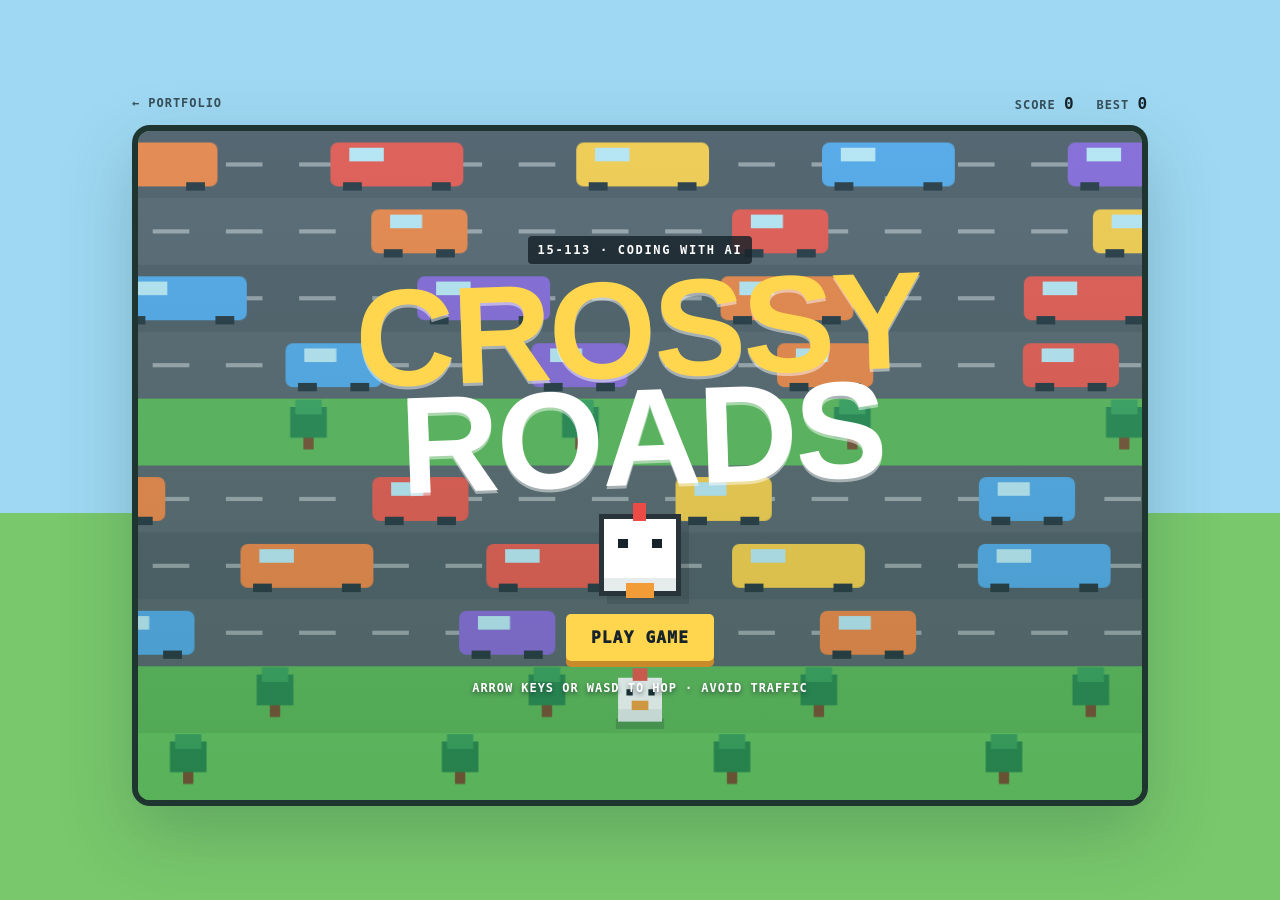
==== crossy-road/index.html @ 6e738a15 "Crossy Roads Added game" ====
<!doctype html>
<html lang="en">
<head>
  <meta charset="utf-8">
  <meta name="viewport" content="width=device-width, initial-scale=1">
  <meta name="description" content="Crossy Roads, a browser game created for 15-113 Coding with AI.">
  <title>Crossy Roads</title>
  <link rel="stylesheet" href="styles.css">
</head>
<body>
  <main class="game-shell">
    <header class="game-header">
      <a href="../projects.html" aria-label="Return to Daniya Nussipbek's projects">← Portfolio</a>
      <div class="scoreboard" aria-live="polite">
        <span>Score <strong id="score">0</strong></span>
        <span>Best <strong id="best">0</strong></span>
      </div>
    </header>

    <section class="game-stage" aria-label="Crossy Roads game">
      <canvas id="game" width="960" height="640" aria-label="Crossy Roads playing field"></canvas>

      <div class="start-screen" id="startScreen">
        <p class="eyebrow">15-113 · Coding with AI</p>
        <h1><span>Crossy</span> Roads</h1>
        <div class="mascot" aria-hidden="true">
          <span class="comb"></span>
          <span class="eye eye-left"></span>
          <span class="eye eye-right"></span>
          <span class="beak"></span>
        </div>
        <button id="startButton" type="button">Play game</button>
        <p class="instructions">Arrow keys or WASD to hop · Avoid traffic</p>
      </div>

      <div class="game-over" id="gameOver" hidden>
        <p class="eyebrow">Run complete</p>
        <h2>Game over</h2>
        <p>You crossed <strong id="finalScore">0</strong> lanes.</p>
        <button id="restartButton" type="button">Play again</button>
      </div>
    </section>

    <div class="touch-controls" aria-label="Touch controls">
      <button data-direction="up" aria-label="Move up">↑</button>
      <div>
        <button data-direction="left" aria-label="Move left">←</button>
        <button data-direction="down" aria-label="Move down">↓</button>
        <button data-direction="right" aria-label="Move right">→</button>
      </div>
    </div>
  </main>
  <script src="game.js"></script>
</body>
</html>
---- crossy-road/styles.css ----
:root {
  --sky: #9fd8f2;
  --ink: #16232a;
  --cream: #fff8df;
  --yellow: #ffd64d;
  --green: #59b95c;
  --deep-green: #328a47;
}

* { box-sizing: border-box; }

body {
  min-height: 100svh;
  margin: 0;
  display: grid;
  place-items: center;
  overflow-x: hidden;
  color: var(--ink);
  background: linear-gradient(#9fd8f2 0 57%, #79c86b 57%);
  font-family: ui-monospace, SFMono-Regular, Menlo, Consolas, monospace;
}

button, a { font: inherit; }

.game-shell {
  width: min(100%, 1060px);
  padding: 22px;
}

.game-header {
  display: flex;
  align-items: center;
  justify-content: space-between;
  gap: 20px;
  margin-bottom: 12px;
  color: rgba(22,35,42,.76);
  font-size: 12px;
  font-weight: 800;
  letter-spacing: .08em;
  text-transform: uppercase;
}

.game-header a { color: inherit; text-decoration: none; }
.scoreboard { display: flex; gap: 22px; }
.scoreboard strong { color: var(--ink); font-size: 16px; }

.game-stage {
  position: relative;
  width: 100%;
  overflow: hidden;
  border: 6px solid rgba(22,35,42,.88);
  border-radius: 18px;
  background: #62bd5f;
  box-shadow: 0 28px 70px rgba(25,73,72,.25);
}

canvas {
  display: block;
  width: 100%;
  height: auto;
  aspect-ratio: 3 / 2;
}

.start-screen,
.game-over {
  position: absolute;
  inset: 0;
  display: flex;
  flex-direction: column;
  align-items: center;
  justify-content: center;
  padding: 28px;
  text-align: center;
  background: linear-gradient(rgba(121,201,240,.12), rgba(28,99,75,.2));
  text-shadow: 0 3px 0 rgba(255,255,255,.48);
}

.game-over { background: rgba(22,35,42,.82); color: white; text-shadow: none; }
.game-over[hidden] { display: none; }

.eyebrow {
  margin: 0 0 12px;
  padding: 7px 10px;
  color: #fff;
  background: rgba(22,35,42,.82);
  border-radius: 4px;
  font-size: clamp(8px, 1.2vw, 12px);
  font-weight: 900;
  letter-spacing: .14em;
  text-shadow: none;
  text-transform: uppercase;
}

h1, h2 {
  margin: 0;
  font-family: Impact, "Arial Black", sans-serif;
  line-height: .78;
  letter-spacing: -.02em;
  text-transform: uppercase;
}

h1 { font-size: clamp(62px, 12vw, 138px); color: white; transform: rotate(-2deg); }
h1 span { display: block; color: var(--yellow); }
h2 { font-size: clamp(52px, 10vw, 100px); }

.mascot {
  position: relative;
  width: clamp(54px, 8vw, 82px);
  aspect-ratio: 1;
  margin: 22px 0 18px;
  border: 5px solid rgba(22,35,42,.92);
  background: white;
  box-shadow: inset 0 -13px 0 #e6ecec, 8px 8px 0 rgba(22,35,42,.18);
}

.comb { position: absolute; width: 18%; height: 25%; left: 40%; top: -22%; background: #ed4b45; }
.eye { position: absolute; width: 13%; aspect-ratio: 1; top: 28%; background: var(--ink); }
.eye-left { left: 20%; }
.eye-right { right: 20%; }
.beak { position: absolute; width: 40%; height: 20%; left: 30%; bottom: -10%; background: #f29c38; }

button {
  border: 0;
  border-radius: 5px;
  cursor: pointer;
  color: var(--ink);
  background: var(--yellow);
  box-shadow: 0 6px 0 #c98a2b;
  font-weight: 950;
  letter-spacing: .08em;
  text-transform: uppercase;
}

#startButton, #restartButton { padding: 14px 25px; font-size: clamp(12px, 1.7vw, 16px); }
button:hover, button:focus-visible { filter: brightness(1.06); transform: translateY(-1px); }
button:active { box-shadow: 0 2px 0 #c98a2b; transform: translateY(4px); }
button:focus-visible { outline: 4px solid white; outline-offset: 3px; }

.instructions {
  margin: 20px 0 0;
  color: white;
  font-size: clamp(8px, 1.25vw, 12px);
  font-weight: 900;
  letter-spacing: .08em;
  text-shadow: 0 2px 4px rgba(22,35,42,.6);
  text-transform: uppercase;
}

.game-over p:not(.eyebrow) { margin: 22px 0; }

.touch-controls {
  display: none;
  justify-content: center;
  padding-top: 18px;
  text-align: center;
}

.touch-controls div { display: flex; gap: 8px; margin-top: 8px; }
.touch-controls button { width: 58px; height: 46px; }

@media (pointer: coarse), (max-width: 720px) {
  body { place-items: start center; }
  .game-shell { padding: 12px; }
  .game-header { font-size: 9px; }
  .game-stage { border-width: 4px; border-radius: 12px; }
  .touch-controls { display: grid; }
}

@media (max-width: 520px) {
  .start-screen { padding: 14px; }
  h1 { font-size: clamp(45px, 18vw, 78px); }
  .mascot { margin: 16px 0 12px; }
  .instructions { margin-top: 14px; }
}

@media (prefers-reduced-motion: reduce) {
  * { scroll-behavior: auto !important; }
}
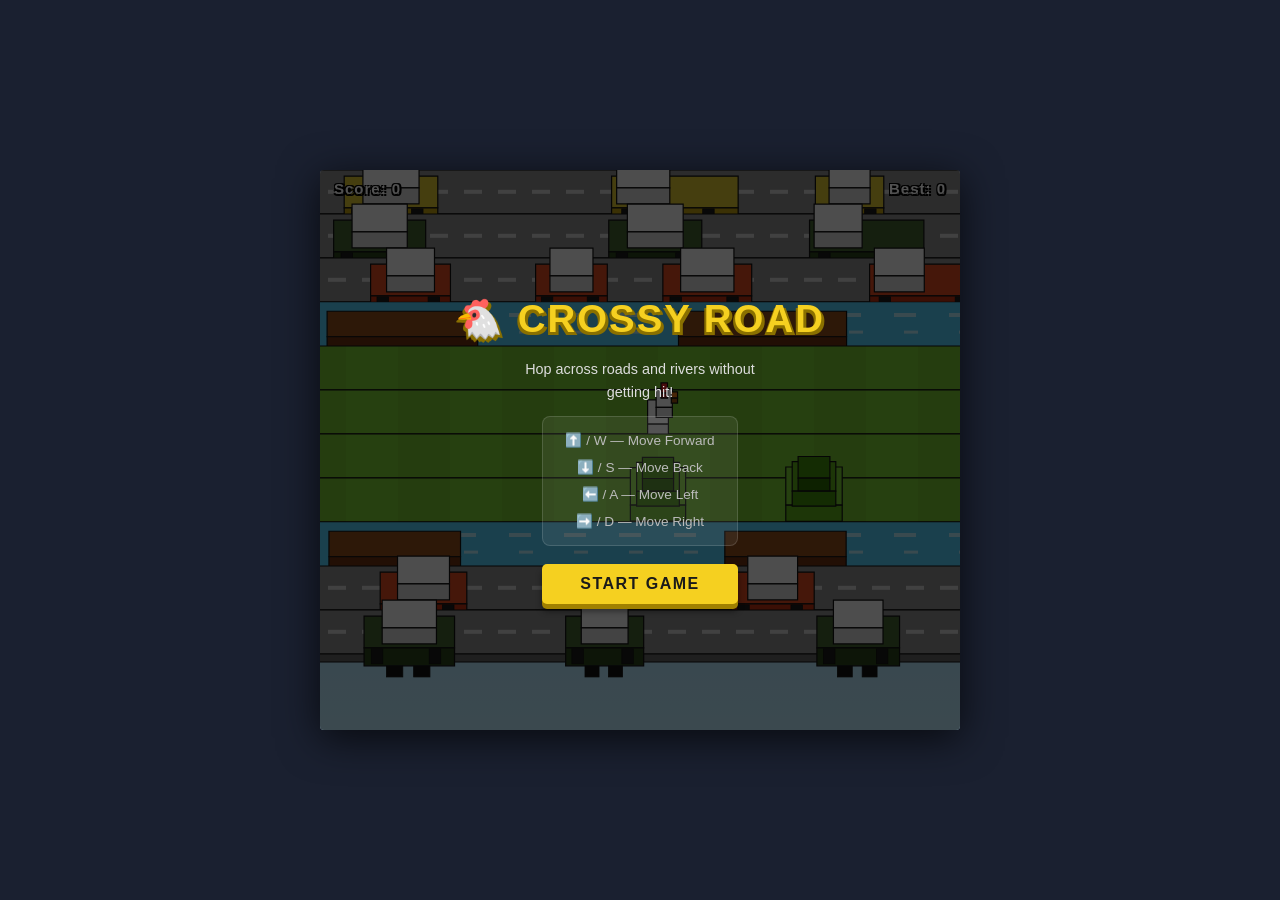
==== commit 6c9d92db: "Crossy roads updated" ====
--- a/crossy-road/index.html
+++ b/crossy-road/index.html
@@ -1,55 +1,43 @@
-<!doctype html>
+<!DOCTYPE html>
 <html lang="en">
 <head>
-  <meta charset="utf-8">
-  <meta name="viewport" content="width=device-width, initial-scale=1">
-  <meta name="description" content="Crossy Roads, a browser game created for 15-113 Coding with AI.">
-  <title>Crossy Roads</title>
-  <link rel="stylesheet" href="styles.css">
+  <meta charset="UTF-8" />
+  <meta name="viewport" content="width=device-width, initial-scale=1.0" />
+  <title>Crossy Road</title>
+  <link rel="stylesheet" href="style.css" />
 </head>
 <body>
-  <main class="game-shell">
-    <header class="game-header">
-      <a href="../projects.html" aria-label="Return to Daniya Nussipbek's projects">← Portfolio</a>
-      <div class="scoreboard" aria-live="polite">
-        <span>Score <strong id="score">0</strong></span>
-        <span>Best <strong id="best">0</strong></span>
+  <div id="game-wrapper">
+    <canvas id="gameCanvas"></canvas>
+
+    <!-- Start Screen -->
+    <div id="start-screen" class="overlay">
+      <h1>🐔 Crossy Road</h1>
+      <p>Hop across roads and rivers without getting hit!</p>
+      <div class="controls-info">
+        <div>⬆️ / W — Move Forward</div>
+        <div>⬇️ / S — Move Back</div>
+        <div>⬅️ / A — Move Left</div>
+        <div>➡️ / D — Move Right</div>
       </div>
-    </header>
+      <button id="startBtn">Start Game</button>
+    </div>
 
-    <section class="game-stage" aria-label="Crossy Roads game">
-      <canvas id="game" width="960" height="640" aria-label="Crossy Roads playing field"></canvas>
+    <!-- Game Over Screen -->
+    <div id="gameover-screen" class="overlay hidden">
+      <h1>Game Over</h1>
+      <p id="final-score">Score: 0</p>
+      <p id="high-score-display">Best: 0</p>
+      <button id="restartBtn">Play Again</button>
+    </div>
 
-      <div class="start-screen" id="startScreen">
-        <p class="eyebrow">15-113 · Coding with AI</p>
-        <h1><span>Crossy</span> Roads</h1>
-        <div class="mascot" aria-hidden="true">
-          <span class="comb"></span>
-          <span class="eye eye-left"></span>
-          <span class="eye eye-right"></span>
-          <span class="beak"></span>
-        </div>
-        <button id="startButton" type="button">Play game</button>
-        <p class="instructions">Arrow keys or WASD to hop · Avoid traffic</p>
-      </div>
+    <!-- HUD -->
+    <div id="hud">
+      <span id="score-display">Score: 0</span>
+      <span id="best-display">Best: 0</span>
+    </div>
+  </div>
 
-      <div class="game-over" id="gameOver" hidden>
-        <p class="eyebrow">Run complete</p>
-        <h2>Game over</h2>
-        <p>You crossed <strong id="finalScore">0</strong> lanes.</p>
-        <button id="restartButton" type="button">Play again</button>
-      </div>
-    </section>
-
-    <div class="touch-controls" aria-label="Touch controls">
-      <button data-direction="up" aria-label="Move up">↑</button>
-      <div>
-        <button data-direction="left" aria-label="Move left">←</button>
-        <button data-direction="down" aria-label="Move down">↓</button>
-        <button data-direction="right" aria-label="Move right">→</button>
-      </div>
-    </div>
-  </main>
   <script src="game.js"></script>
 </body>
 </html>
--- a/crossy-road/style.css
+++ b/crossy-road/style.css
@@ -0,0 +1,128 @@
+* {
+  margin: 0;
+  padding: 0;
+  box-sizing: border-box;
+  -webkit-tap-highlight-color: transparent;
+}
+
+body {
+  background: #1a2030;
+  display: flex;
+  justify-content: center;
+  align-items: center;
+  height: 100vh;
+  overflow: hidden;
+  font-family: 'Arial Black', Arial, sans-serif;
+  user-select: none;
+}
+
+#game-wrapper {
+  position: relative;
+  display: inline-block;
+}
+
+#gameCanvas {
+  display: block;
+  border-radius: 4px;
+  box-shadow: 0 8px 40px rgba(0,0,0,0.7);
+}
+
+/* ── HUD ── */
+#hud {
+  position: absolute;
+  top: 10px;
+  left: 0;
+  right: 0;
+  display: flex;
+  justify-content: space-between;
+  padding: 0 14px;
+  pointer-events: none;
+  z-index: 10;
+}
+
+#hud span {
+  color: #fff;
+  font-size: 15px;
+  font-weight: 900;
+  letter-spacing: 1px;
+  text-shadow: 2px 2px 0 #000, -1px 2px 0 #000, 2px -1px 0 #000, -1px -1px 0 #000;
+}
+
+/* ── Overlays ── */
+.overlay {
+  position: absolute;
+  inset: 0;
+  display: flex;
+  flex-direction: column;
+  justify-content: center;
+  align-items: center;
+  gap: 12px;
+  background: rgba(0, 0, 0, 0.68);
+  border-radius: 4px;
+  z-index: 20;
+  animation: popIn 0.2s cubic-bezier(0.34, 1.56, 0.64, 1);
+}
+
+.overlay.hidden { display: none; }
+
+.overlay h1 {
+  font-size: 2.4rem;
+  font-weight: 900;
+  color: #f5d020;
+  letter-spacing: 2px;
+  text-transform: uppercase;
+  text-shadow: 3px 3px 0 #8a7000, -2px 3px 0 #8a7000;
+  margin-bottom: 4px;
+}
+
+.overlay p {
+  color: #ddd;
+  font-size: 0.9rem;
+  text-align: center;
+  max-width: 250px;
+  line-height: 1.6;
+  font-family: Arial, sans-serif;
+}
+
+.controls-info {
+  background: rgba(255,255,255,0.07);
+  border: 1px solid rgba(255,255,255,0.14);
+  border-radius: 8px;
+  padding: 10px 22px;
+  color: #bbb;
+  font-size: 0.85rem;
+  line-height: 2;
+  text-align: center;
+  font-family: Arial, sans-serif;
+}
+
+button {
+  margin-top: 6px;
+  padding: 11px 38px;
+  font-size: 1rem;
+  font-weight: 900;
+  font-family: 'Arial Black', Arial, sans-serif;
+  text-transform: uppercase;
+  letter-spacing: 1.5px;
+  background: #f5d020;
+  color: #1a1a1a;
+  border: none;
+  border-radius: 5px;
+  cursor: pointer;
+  box-shadow: 0 5px 0 #a08000, 0 7px 6px rgba(0,0,0,0.45);
+  transition: transform 0.08s, box-shadow 0.08s;
+}
+button:hover  { background: #fde030; }
+button:active { transform: translateY(4px); box-shadow: 0 1px 0 #a08000; }
+
+#final-score, #high-score-display {
+  font-size: 1.2rem;
+  color: #f5d020;
+  font-weight: 900;
+  text-shadow: 2px 2px 0 #7a6000;
+}
+
+@keyframes popIn {
+  from { opacity: 0; transform: scale(0.88); }
+  to   { opacity: 1; transform: scale(1); }
+}
